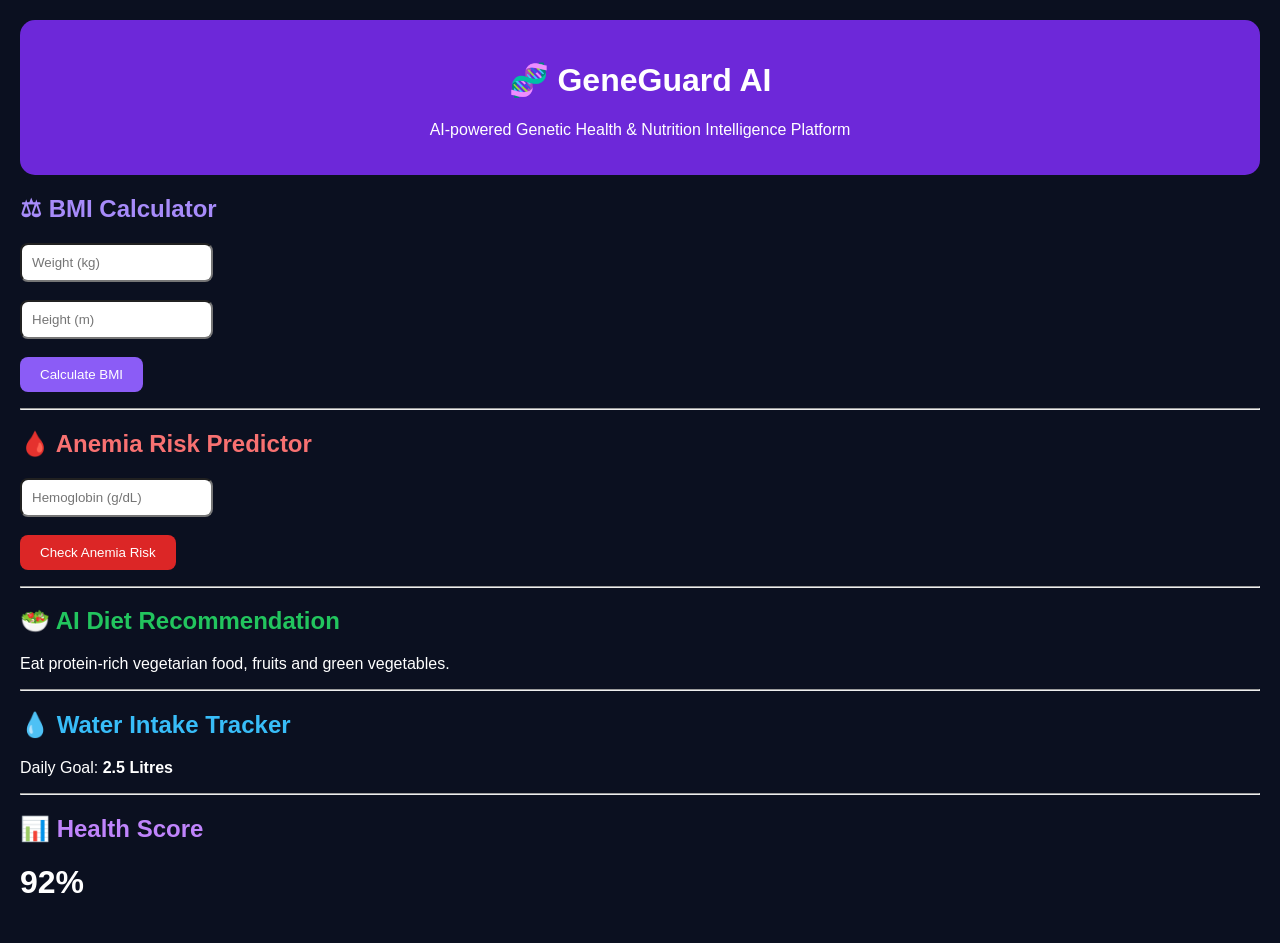
==== index.html @ f103e426 "Add index.html to root" ====
<!DOCTYPE html>
<html>
<head>
  <title>GeneGuard AI</title>
</head>

<body style="margin:0;background:#0B1020;color:white;font-family:Arial;padding:20px;">

  <div style="background:#6D28D9;padding:20px;border-radius:15px;text-align:center;">
    <h1>🧬 GeneGuard AI</h1>
    <p>AI-powered Genetic Health & Nutrition Intelligence Platform</p>
  </div>

  <h2 style="color:#A78BFA;">⚖ BMI Calculator</h2>
  <input id="weight" type="number" placeholder="Weight (kg)" style="padding:10px;border-radius:8px;"><br><br>

  <input id="height" type="number" placeholder="Height (m)" style="padding:10px;border-radius:8px;"><br><br>

  <button onclick="calculateBMI()" style="background:#8B5CF6;color:white;padding:10px 20px;border:none;border-radius:8px;">
    Calculate BMI
  </button>

  <p id="result"></p>

  <hr>

  <h2 style="color:#F87171;">🩸 Anemia Risk Predictor</h2>
  <input id="hb" type="number" placeholder="Hemoglobin (g/dL)" style="padding:10px;border-radius:8px;"><br><br>

  <button onclick="checkAnemia()" style="background:#DC2626;color:white;padding:10px 20px;border:none;border-radius:8px;">
    Check Anemia Risk
  </button>

  <p id="anemiaResult"></p>

  <hr>

  <h2 style="color:#22C55E;">🥗 AI Diet Recommendation</h2>
  <p id="diet">Eat protein-rich vegetarian food, fruits and green vegetables.</p>

  <hr>

  <h2 style="color:#38BDF8;">💧 Water Intake Tracker</h2>
  <p>Daily Goal: <b>2.5 Litres</b></p>

  <hr>

  <h2 style="color:#C084FC;">📊 Health Score</h2>
  <h1>92%</h1>

  <script>
    function calculateBMI() {
      let w = parseFloat(document.getElementById("weight").value);
      let h = parseFloat(document.getElementById("height").value);

      let bmi = w / (h * h);

      document.getElementById("result").innerHTML =
        "Your BMI is " + bmi.toFixed(2);
    }

    function checkAnemia() {
      let hb = parseFloat(document.getElementById("hb").value);

      if (hb < 11) {
        document.getElementById("anemiaResult").innerHTML = "🔴 High Anemia Risk";
      } else if (hb < 12) {
        document.getElementById("anemiaResult").innerHTML = "🟠 Medium Anemia Risk";
      } else {
        document.getElementById("anemiaResult").innerHTML = "🟢 Low Anemia Risk";
      }
    }
  </script>

</body>
</html>
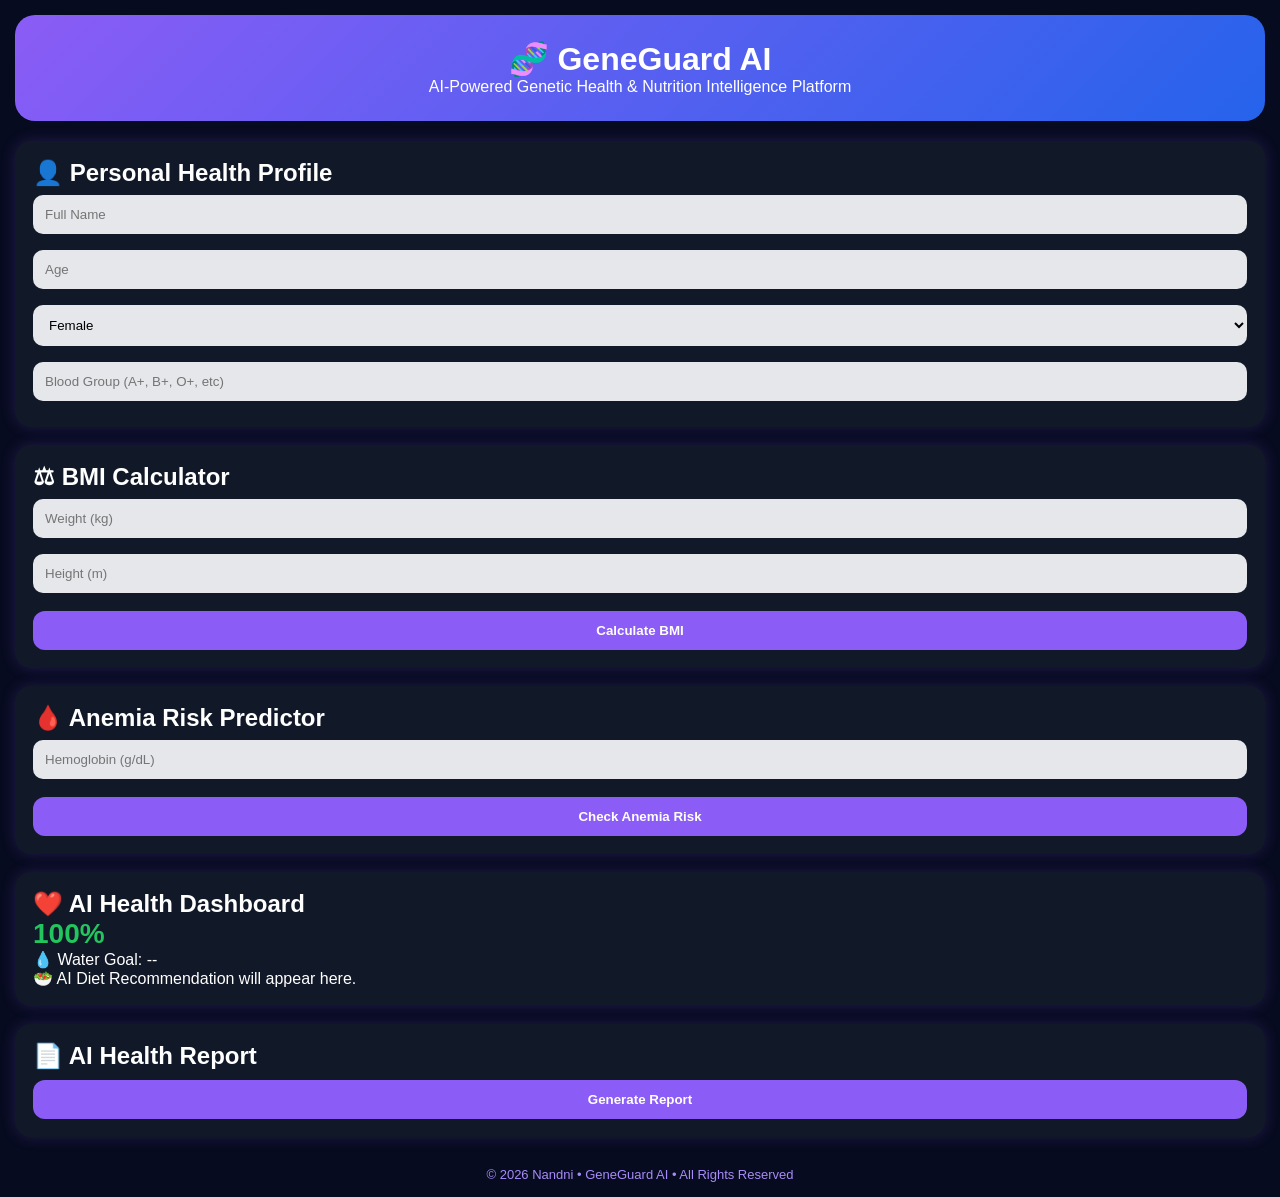
==== commit eecab1f6: "GeneGuard AI Premium Part 1" ====
--- a/index.html
+++ b/index.html
@@ -1,76 +1,154 @@
 <!DOCTYPE html>
-<html>
+<html lang="en">
 <head>
-  <title>GeneGuard AI</title>
+<meta charset="UTF-8">
+<meta name="viewport" content="width=device-width, initial-scale=1.0">
+<title>GeneGuard AI</title>
+
+<style>
+*{margin:0;padding:0;box-sizing:border-box}
+body{
+font-family:Arial,sans-serif;
+background:#070B1F;
+color:white;
+padding:15px;
+}
+.hero{
+background:linear-gradient(135deg,#8B5CF6,#2563EB);
+padding:25px;
+border-radius:20px;
+text-align:center;
+margin-bottom:20px;
+}
+.card{
+background:#111827;
+padding:18px;
+border-radius:16px;
+margin:18px 0;
+box-shadow:0 0 15px rgba(139,92,246,.2);
+}
+input,select{
+width:100%;
+padding:12px;
+margin:8px 0;
+border-radius:10px;
+border:none;
+background:#E5E7EB;
+}
+button{
+width:100%;
+padding:12px;
+margin-top:10px;
+border:none;
+border-radius:12px;
+background:#8B5CF6;
+color:white;
+font-weight:bold;
+}
+.score{
+font-size:28px;
+color:#22C55E;
+font-weight:bold;
+}
+footer{
+text-align:center;
+margin-top:30px;
+color:#A78BFA;
+font-size:13px;
+}
+</style>
 </head>
 
-<body style="margin:0;background:#0B1020;color:white;font-family:Arial;padding:20px;">
+<body>
 
-  <div style="background:#6D28D9;padding:20px;border-radius:15px;text-align:center;">
-    <h1>🧬 GeneGuard AI</h1>
-    <p>AI-powered Genetic Health & Nutrition Intelligence Platform</p>
-  </div>
+<div class="hero">
+<h1>🧬 GeneGuard AI</h1>
+<p>AI-Powered Genetic Health & Nutrition Intelligence Platform</p>
+</div>
 
-  <h2 style="color:#A78BFA;">⚖ BMI Calculator</h2>
-  <input id="weight" type="number" placeholder="Weight (kg)" style="padding:10px;border-radius:8px;"><br><br>
+<div class="card">
+<h2>👤 Personal Health Profile</h2>
+<input id="name" placeholder="Full Name">
+<input id="age" type="number" placeholder="Age">
+<select id="gender">
+<option>Female</option>
+<option>Male</option>
+<option>Other</option>
+</select>
+<input id="blood" placeholder="Blood Group (A+, B+, O+, etc)">
+</div>
 
-  <input id="height" type="number" placeholder="Height (m)" style="padding:10px;border-radius:8px;"><br><br>
+<div class="card">
+<h2>⚖ BMI Calculator</h2>
+<input id="weight" type="number" placeholder="Weight (kg)">
+<input id="height" type="number" placeholder="Height (m)">
+<button onclick="calculateBMI()">Calculate BMI</button>
+<p id="bmiResult"></p>
+</div>
 
-  <button onclick="calculateBMI()" style="background:#8B5CF6;color:white;padding:10px 20px;border:none;border-radius:8px;">
-    Calculate BMI
-  </button>
+<div class="card">
+<h2>🩸 Anemia Risk Predictor</h2>
+<input id="hb" type="number" placeholder="Hemoglobin (g/dL)">
+<button onclick="checkAnemia()">Check Anemia Risk</button>
+<p id="anemiaResult"></p>
+</div>
 
-  <p id="result"></p>
+<div class="card">
+<h2>❤️ AI Health Dashboard</h2>
+<div class="score" id="healthScore">100%</div>
+<p id="waterResult">💧 Water Goal: --</p>
+<p id="dietResult">🥗 AI Diet Recommendation will appear here.</p>
+</div>
 
-  <hr>
+<div class="card">
+<h2>📄 AI Health Report</h2>
+<button onclick="generateReport()">Generate Report</button>
+<p id="report"></p>
+</div>
 
-  <h2 style="color:#F87171;">🩸 Anemia Risk Predictor</h2>
-  <input id="hb" type="number" placeholder="Hemoglobin (g/dL)" style="padding:10px;border-radius:8px;"><br><br>
+<footer>
+© 2026 Nandni • GeneGuard AI • All Rights Reserved
+</footer>
 
-  <button onclick="checkAnemia()" style="background:#DC2626;color:white;padding:10px 20px;border:none;border-radius:8px;">
-    Check Anemia Risk
-  </button>
+<script>
+function calculateBMI(){
+let w=parseFloat(weight.value);
+let h=parseFloat(height.value);
+if(!w||!h){bmiResult.innerHTML="Enter weight & height.";return;}
+let bmi=w/(h*h);
+let status=bmi<18.5?"Underweight":bmi<25?"Normal":bmi<30?"Overweight":"Obese";
+bmiResult.innerHTML="BMI: "+bmi.toFixed(2)+" ("+status+")";
+updateDashboard();
+}
 
-  <p id="anemiaResult"></p>
+function checkAnemia(){
+let hbv=parseFloat(hb.value);
+if(!hbv){anemiaResult.innerHTML="Enter hemoglobin.";return;}
+let risk=hbv<11?"🔴 High Risk":hbv<12?"🟡 Medium Risk":"🟢 Low Risk";
+anemiaResult.innerHTML=risk;
+updateDashboard();
+}
 
-  <hr>
+function updateDashboard(){
+let w=parseFloat(weight.value)||0;
+let hbv=parseFloat(hb.value)||12;
+let score=100;
+if(hbv<12)score-=15;
+healthScore.innerHTML=score+"%";
+waterResult.innerHTML="💧 Water Goal: "+((w*35)/1000).toFixed(1)+" L/day";
+dietResult.innerHTML=hbv<12
+?"🥬 Spinach, Beetroot, Dates, Jaggery, Lentils, Vitamin C fruits."
+:"🥗 Balanced vegetarian diet with milk, paneer, dal, fruits & vegetables.";
+}
 
-  <h2 style="color:#22C55E;">🥗 AI Diet Recommendation</h2>
-  <p id="diet">Eat protein-rich vegetarian food, fruits and green vegetables.</p>
-
-  <hr>
-
-  <h2 style="color:#38BDF8;">💧 Water Intake Tracker</h2>
-  <p>Daily Goal: <b>2.5 Litres</b></p>
-
-  <hr>
-
-  <h2 style="color:#C084FC;">📊 Health Score</h2>
-  <h1>92%</h1>
-
-  <script>
-    function calculateBMI() {
-      let w = parseFloat(document.getElementById("weight").value);
-      let h = parseFloat(document.getElementById("height").value);
-
-      let bmi = w / (h * h);
-
-      document.getElementById("result").innerHTML =
-        "Your BMI is " + bmi.toFixed(2);
-    }
-
-    function checkAnemia() {
-      let hb = parseFloat(document.getElementById("hb").value);
-
-      if (hb < 11) {
-        document.getElementById("anemiaResult").innerHTML = "🔴 High Anemia Risk";
-      } else if (hb < 12) {
-        document.getElementById("anemiaResult").innerHTML = "🟠 Medium Anemia Risk";
-      } else {
-        document.getElementById("anemiaResult").innerHTML = "🟢 Low Anemia Risk";
-      }
-    }
-  </script>
+function generateReport(){
+report.innerHTML="<b>"+name.value+"</b><br>"+
+bmiResult.innerHTML+"<br>"+
+anemiaResult.innerHTML+"<br>"+
+waterResult.innerHTML+"<br>"+
+dietResult.innerHTML+"<br><br>Stay hydrated and eat a balanced diet.";
+}
+</script>
 
 </body>
 </html>
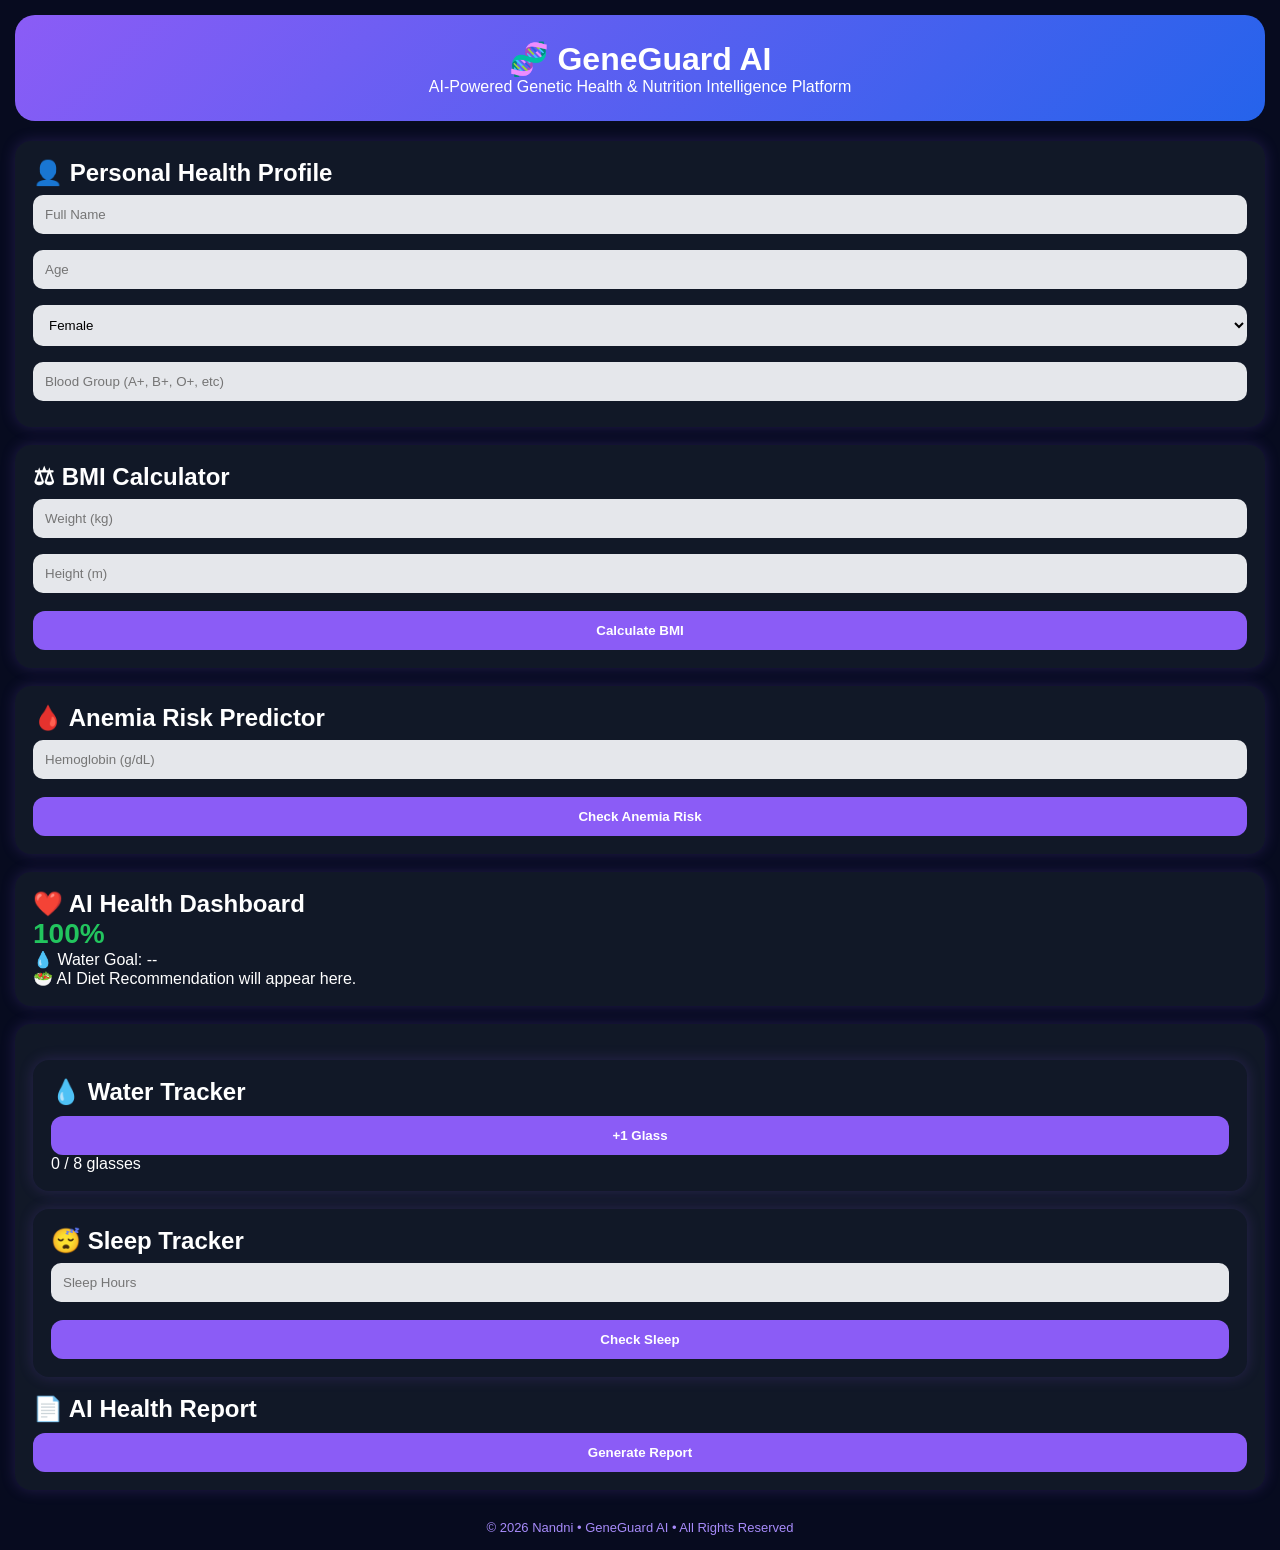
==== commit ed6c84b7: "GeneGuard AI Premium Part 2 Update" ====
--- a/index.html
+++ b/index.html
@@ -101,6 +101,18 @@
 </div>
 
 <div class="card">
+  <div class="card">
+  <h2>💧 Water Tracker</h2>
+  <button onclick="addGlass()">+1 Glass</button>
+  <p id="glassCount">0 / 8 glasses</p>
+</div>
+
+<div class="card">
+  <h2>😴 Sleep Tracker</h2>
+  <input id="sleepHours" type="number" placeholder="Sleep Hours">
+  <button onclick="checkSleep()">Check Sleep</button>
+  <p id="sleepResult"></p>
+</div>
 <h2>📄 AI Health Report</h2>
 <button onclick="generateReport()">Generate Report</button>
 <p id="report"></p>
@@ -148,6 +160,19 @@
 waterResult.innerHTML+"<br>"+
 dietResult.innerHTML+"<br><br>Stay hydrated and eat a balanced diet.";
 }
+  let glasses = 0;
+
+function addGlass() {
+  if (glasses < 8) glasses++;
+  document.getElementById("glassCount").innerHTML =
+    glasses + " / 8 glasses";
+}
+
+function checkSleep() {
+  let h = document.getElementById("sleepHours").value;
+  document.getElementById("sleepResult").innerHTML =
+    h >= 7 ? "Great sleep!" : "Sleep at least 7 hours.";
+}
 </script>
 
 </body>
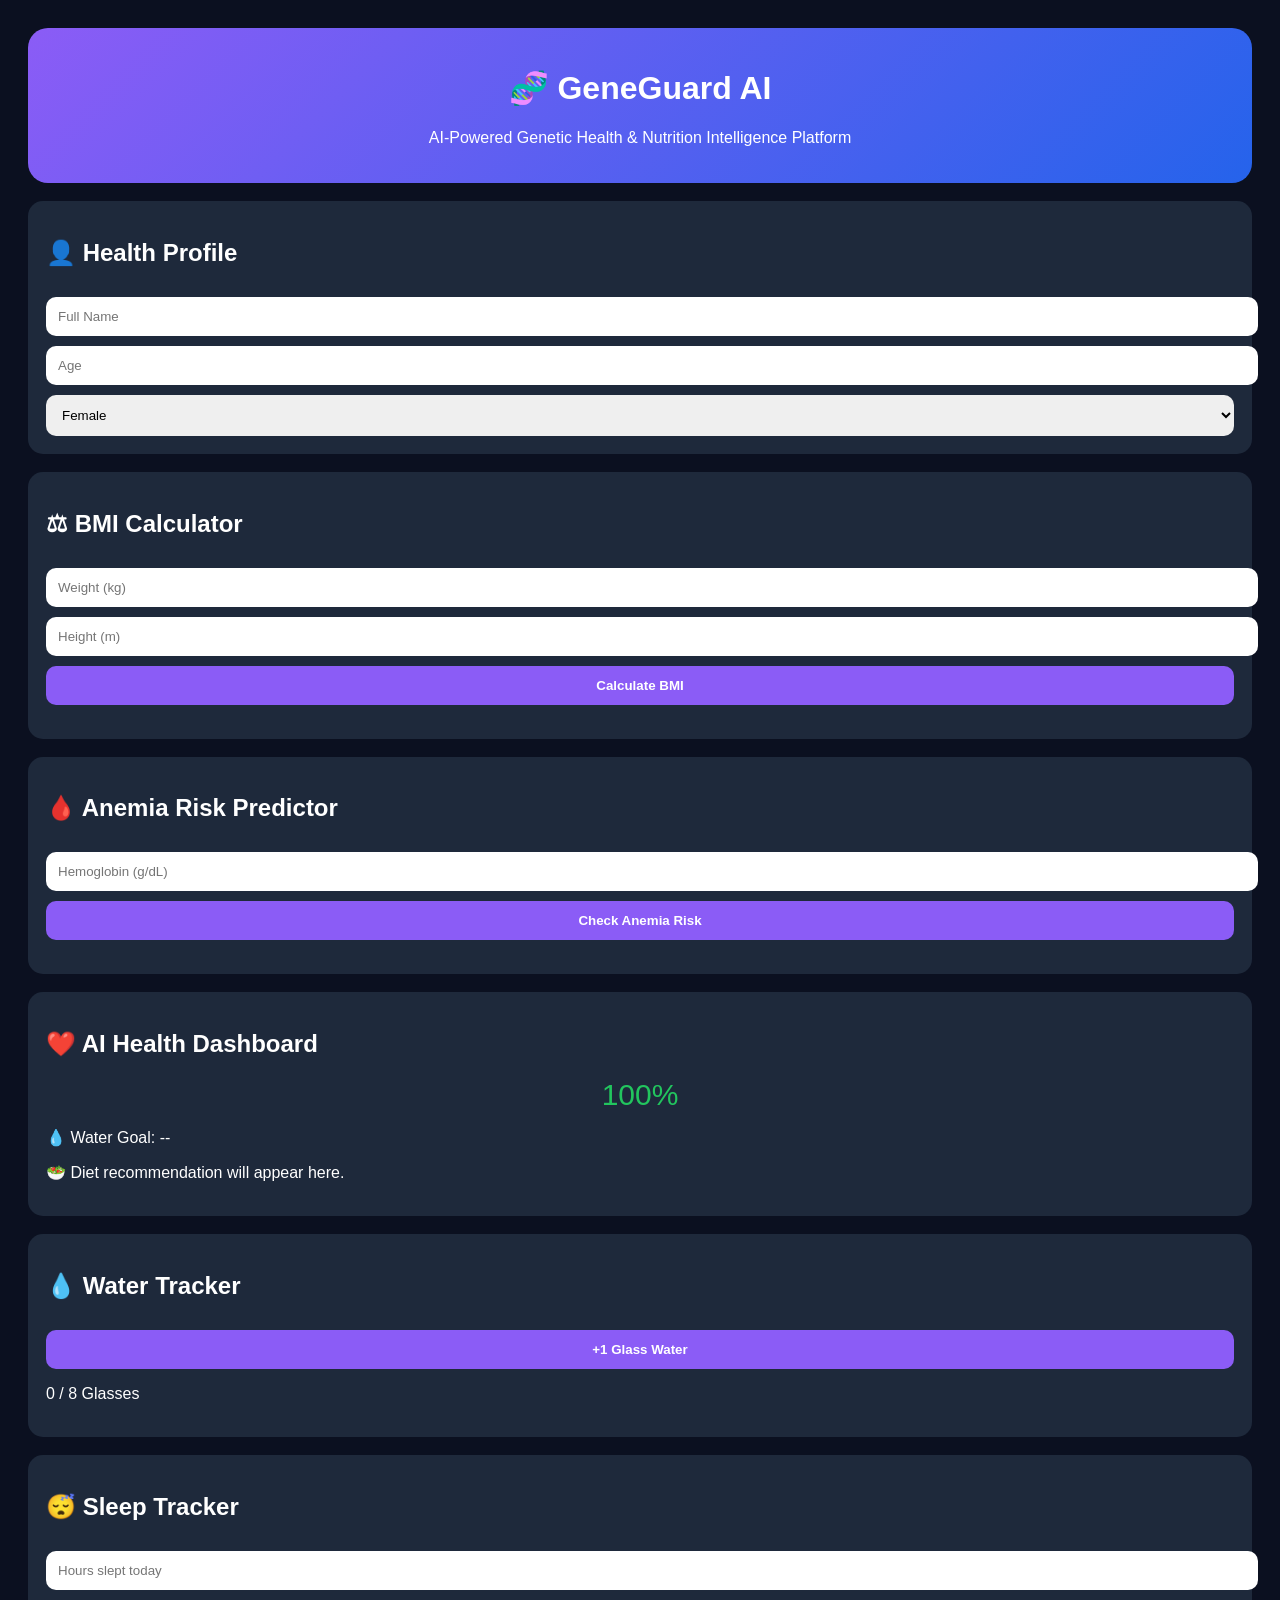
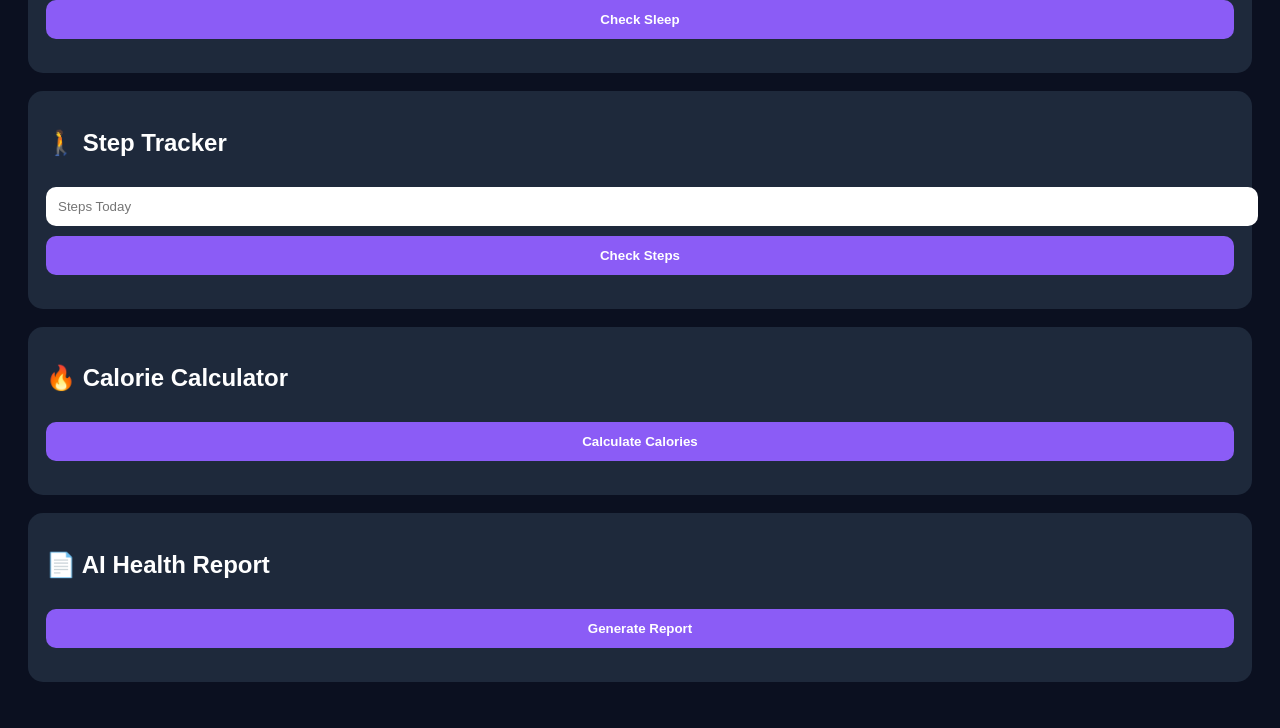
==== commit 3c93d65f: "GeneGuard AI Premium v2" ====
--- a/index.html
+++ b/index.html
@@ -6,56 +6,12 @@
 <title>GeneGuard AI</title>
 
 <style>
-*{margin:0;padding:0;box-sizing:border-box}
-body{
-font-family:Arial,sans-serif;
-background:#070B1F;
-color:white;
-padding:15px;
-}
-.hero{
-background:linear-gradient(135deg,#8B5CF6,#2563EB);
-padding:25px;
-border-radius:20px;
-text-align:center;
-margin-bottom:20px;
-}
-.card{
-background:#111827;
-padding:18px;
-border-radius:16px;
-margin:18px 0;
-box-shadow:0 0 15px rgba(139,92,246,.2);
-}
-input,select{
-width:100%;
-padding:12px;
-margin:8px 0;
-border-radius:10px;
-border:none;
-background:#E5E7EB;
-}
-button{
-width:100%;
-padding:12px;
-margin-top:10px;
-border:none;
-border-radius:12px;
-background:#8B5CF6;
-color:white;
-font-weight:bold;
-}
-.score{
-font-size:28px;
-color:#22C55E;
-font-weight:bold;
-}
-footer{
-text-align:center;
-margin-top:30px;
-color:#A78BFA;
-font-size:13px;
-}
+body{font-family:Arial;background:#0B1020;color:white;padding:20px}
+.hero{background:linear-gradient(135deg,#8B5CF6,#2563EB);padding:20px;border-radius:20px;text-align:center}
+.card{background:#1E293B;padding:18px;border-radius:15px;margin:18px 0}
+input,select,button{width:100%;padding:12px;margin-top:10px;border-radius:10px;border:none}
+button{background:#8B5CF6;color:white;font-weight:bold}
+.score{font-size:30px;color:#22C55E;text-align:center}
 </style>
 </head>
 
@@ -67,7 +23,7 @@
 </div>
 
 <div class="card">
-<h2>👤 Personal Health Profile</h2>
+<h2>👤 Health Profile</h2>
 <input id="name" placeholder="Full Name">
 <input id="age" type="number" placeholder="Age">
 <select id="gender">
@@ -75,7 +31,6 @@
 <option>Male</option>
 <option>Other</option>
 </select>
-<input id="blood" placeholder="Blood Group (A+, B+, O+, etc)">
 </div>
 
 <div class="card">
@@ -97,81 +52,104 @@
 <h2>❤️ AI Health Dashboard</h2>
 <div class="score" id="healthScore">100%</div>
 <p id="waterResult">💧 Water Goal: --</p>
-<p id="dietResult">🥗 AI Diet Recommendation will appear here.</p>
+<p id="dietResult">🥗 Diet recommendation will appear here.</p>
 </div>
 
 <div class="card">
-  <div class="card">
-  <h2>💧 Water Tracker</h2>
-  <button onclick="addGlass()">+1 Glass</button>
-  <p id="glassCount">0 / 8 glasses</p>
+<h2>💧 Water Tracker</h2>
+<button onclick="addGlass()">+1 Glass Water</button>
+<p id="glassCount">0 / 8 Glasses</p>
 </div>
 
 <div class="card">
-  <h2>😴 Sleep Tracker</h2>
-  <input id="sleepHours" type="number" placeholder="Sleep Hours">
-  <button onclick="checkSleep()">Check Sleep</button>
-  <p id="sleepResult"></p>
+<h2>😴 Sleep Tracker</h2>
+<input id="sleepHours" type="number" placeholder="Hours slept today">
+<button onclick="checkSleep()">Check Sleep</button>
+<p id="sleepResult"></p>
 </div>
+
+<div class="card">
+<h2>🚶 Step Tracker</h2>
+<input id="steps" type="number" placeholder="Steps Today">
+<button onclick="checkSteps()">Check Steps</button>
+<p id="stepResult"></p>
+</div>
+
+<div class="card">
+<h2>🔥 Calorie Calculator</h2>
+<button onclick="calculateCalories()">Calculate Calories</button>
+<p id="calorieResult"></p>
+</div>
+
+<div class="card">
 <h2>📄 AI Health Report</h2>
 <button onclick="generateReport()">Generate Report</button>
 <p id="report"></p>
 </div>
 
-<footer>
-© 2026 Nandni • GeneGuard AI • All Rights Reserved
-</footer>
+<script>
+let glasses=0;
 
-<script>
 function calculateBMI(){
-let w=parseFloat(weight.value);
-let h=parseFloat(height.value);
-if(!w||!h){bmiResult.innerHTML="Enter weight & height.";return;}
-let bmi=w/(h*h);
-let status=bmi<18.5?"Underweight":bmi<25?"Normal":bmi<30?"Overweight":"Obese";
-bmiResult.innerHTML="BMI: "+bmi.toFixed(2)+" ("+status+")";
-updateDashboard();
+ let w=parseFloat(weight.value);
+ let h=parseFloat(height.value);
+ if(!w||!h){bmiResult.innerHTML="Enter weight & height";return;}
+ let bmi=w/(h*h);
+ let status=bmi<18.5?"Underweight":bmi<25?"Normal":bmi<30?"Overweight":"Obese";
+ bmiResult.innerHTML="BMI: "+bmi.toFixed(2)+" ("+status+")";
+ updateDashboard();
 }
 
 function checkAnemia(){
-let hbv=parseFloat(hb.value);
-if(!hbv){anemiaResult.innerHTML="Enter hemoglobin.";return;}
-let risk=hbv<11?"🔴 High Risk":hbv<12?"🟡 Medium Risk":"🟢 Low Risk";
-anemiaResult.innerHTML=risk;
-updateDashboard();
+ let hbv=parseFloat(hb.value);
+ if(!hbv){anemiaResult.innerHTML="Enter hemoglobin";return;}
+ let risk=hbv<11?"🔴 High Risk":hbv<12?"🟡 Medium Risk":"🟢 Low Risk";
+ anemiaResult.innerHTML=risk;
+ updateDashboard();
 }
 
 function updateDashboard(){
-let w=parseFloat(weight.value)||0;
-let hbv=parseFloat(hb.value)||12;
-let score=100;
-if(hbv<12)score-=15;
-healthScore.innerHTML=score+"%";
-waterResult.innerHTML="💧 Water Goal: "+((w*35)/1000).toFixed(1)+" L/day";
-dietResult.innerHTML=hbv<12
-?"🥬 Spinach, Beetroot, Dates, Jaggery, Lentils, Vitamin C fruits."
-:"🥗 Balanced vegetarian diet with milk, paneer, dal, fruits & vegetables.";
+ let w=parseFloat(weight.value)||0;
+ let hbv=parseFloat(hb.value)||12;
+ let score=100;
+ if(hbv<12) score-=15;
+ healthScore.innerHTML=score+"%";
+ waterResult.innerHTML="💧 Water Goal: "+((w*35)/1000).toFixed(1)+" L/day";
+
+ if(hbv<12){
+   dietResult.innerHTML="🥬 Eat spinach, beetroot, dates, jaggery, lentils and vitamin C fruits.";
+ }else{
+   dietResult.innerHTML="🥗 Balanced vegetarian diet with milk, paneer, dal, fruits and vegetables.";
+ }
+}
+
+function addGlass(){
+ if(glasses<8) glasses++;
+ glassCount.innerHTML=glasses+" / 8 Glasses";
+}
+
+function checkSleep(){
+ let h=parseFloat(sleepHours.value);
+ sleepResult.innerHTML=h>=7?"😴 Healthy Sleep":"⚠️ Sleep at least 7-8 hours.";
+}
+
+function checkSteps(){
+ let s=parseInt(steps.value);
+ stepResult.innerHTML=s>=8000?"🎉 Great! Goal Completed":"🚶 Walk more to reach 8000 steps.";
+}
+
+function calculateCalories(){
+ let w=parseFloat(weight.value)||0;
+ calorieResult.innerHTML="🔥 Estimated Calories: "+(w*30).toFixed(0)+" kcal/day";
 }
 
 function generateReport(){
-report.innerHTML="<b>"+name.value+"</b><br>"+
-bmiResult.innerHTML+"<br>"+
-anemiaResult.innerHTML+"<br>"+
-waterResult.innerHTML+"<br>"+
-dietResult.innerHTML+"<br><br>Stay hydrated and eat a balanced diet.";
-}
-  let glasses = 0;
-
-function addGlass() {
-  if (glasses < 8) glasses++;
-  document.getElementById("glassCount").innerHTML =
-    glasses + " / 8 glasses";
-}
-
-function checkSleep() {
-  let h = document.getElementById("sleepHours").value;
-  document.getElementById("sleepResult").innerHTML =
-    h >= 7 ? "Great sleep!" : "Sleep at least 7 hours.";
+ report.innerHTML="<b>"+name.value+"'s AI Health Report</b><br><br>"
+ +bmiResult.innerHTML+"<br>"
+ +anemiaResult.innerHTML+"<br>"
+ +waterResult.innerHTML+"<br>"
+ +"Health Score: "+healthScore.innerHTML+"<br>"
+ +dietResult.innerHTML;
 }
 </script>
 
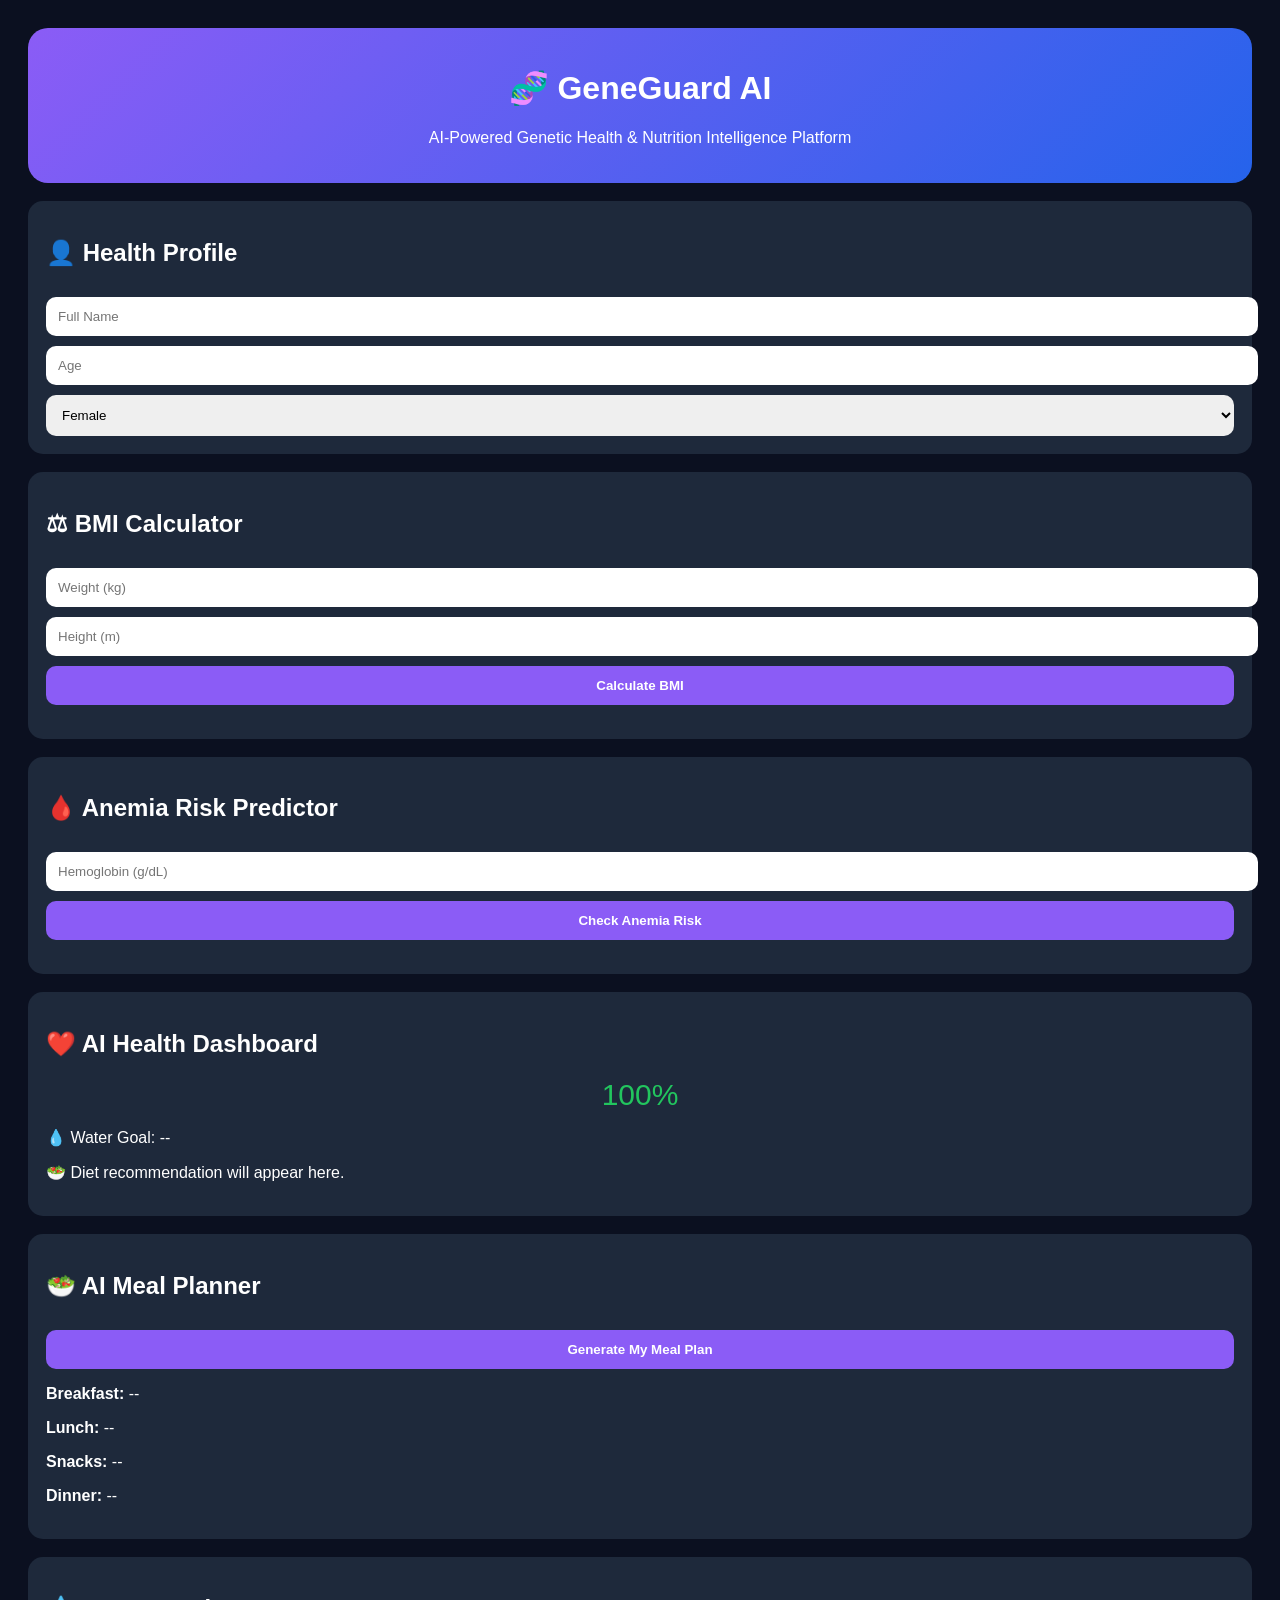
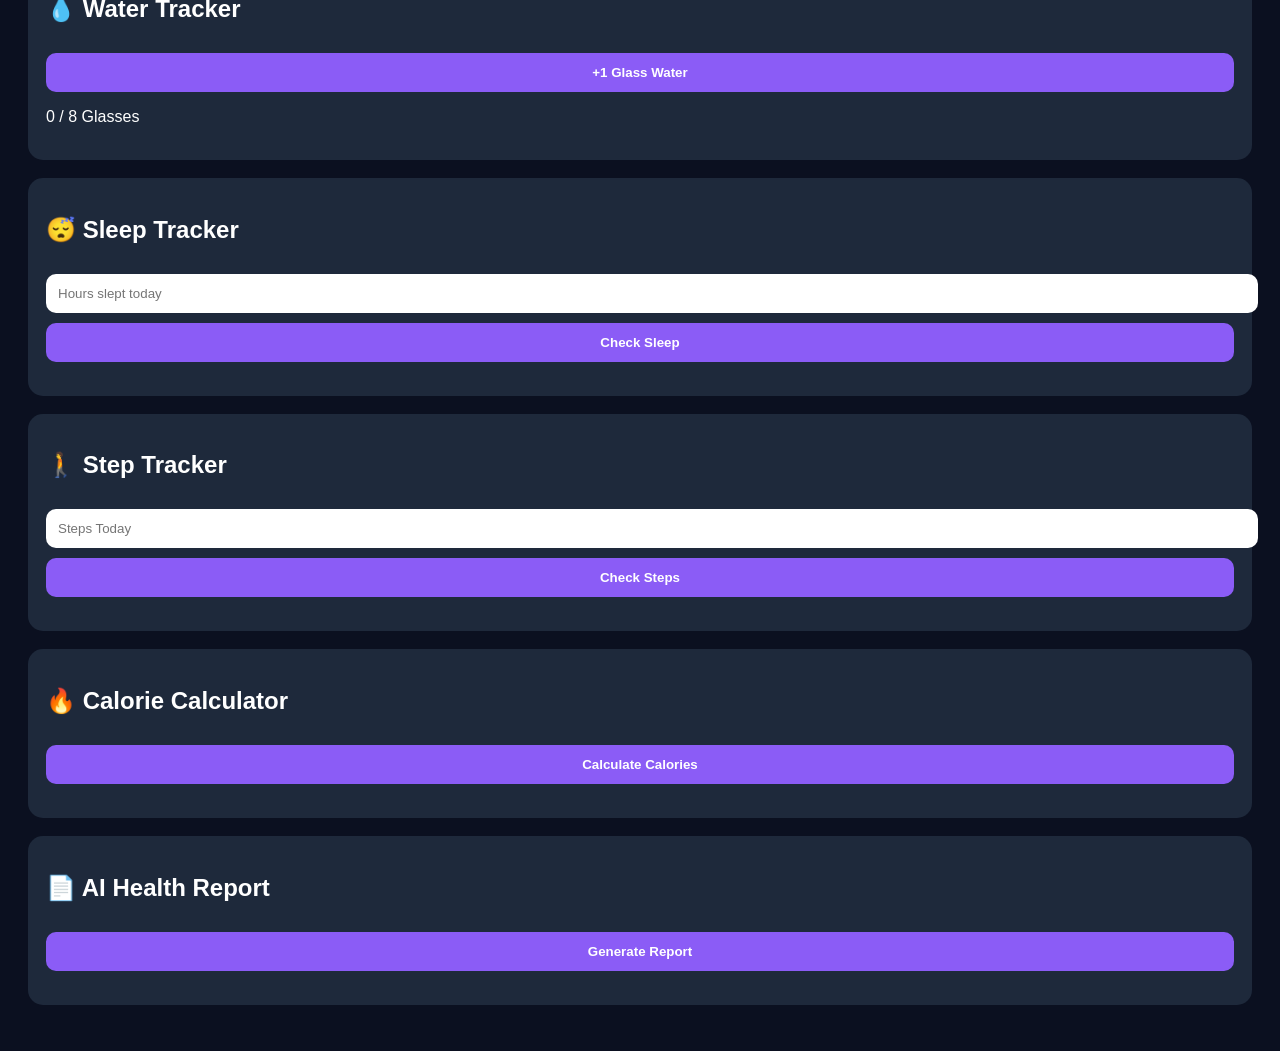
==== commit 9a8fd0ae: "Add AI Meal Planner" ====
--- a/index.html
+++ b/index.html
@@ -53,6 +53,16 @@
 <div class="score" id="healthScore">100%</div>
 <p id="waterResult">💧 Water Goal: --</p>
 <p id="dietResult">🥗 Diet recommendation will appear here.</p>
+</div>
+ <div class="card">
+<h2>🥗 AI Meal Planner</h2>
+
+<button onclick="generateMeal()">Generate My Meal Plan</button>
+
+<p><b>Breakfast:</b> <span id="breakfast">--</span></p>
+<p><b>Lunch:</b> <span id="lunch">--</span></p>
+<p><b>Snacks:</b> <span id="snacks">--</span></p>
+<p><b>Dinner:</b> <span id="dinner">--</span></p>
 </div>
 
 <div class="card">
@@ -151,6 +161,12 @@
  +"Health Score: "+healthScore.innerHTML+"<br>"
  +dietResult.innerHTML;
 }
+ function generateMeal() {
+  breakfast.innerHTML = "Oats + Banana + Milk";
+  lunch.innerHTML = "Dal + Rice + Salad";
+  snacks.innerHTML = "Dates + Almonds";
+  dinner.innerHTML = "Paneer + Chapati + Vegetables";
+ }
 </script>
 
 </body>
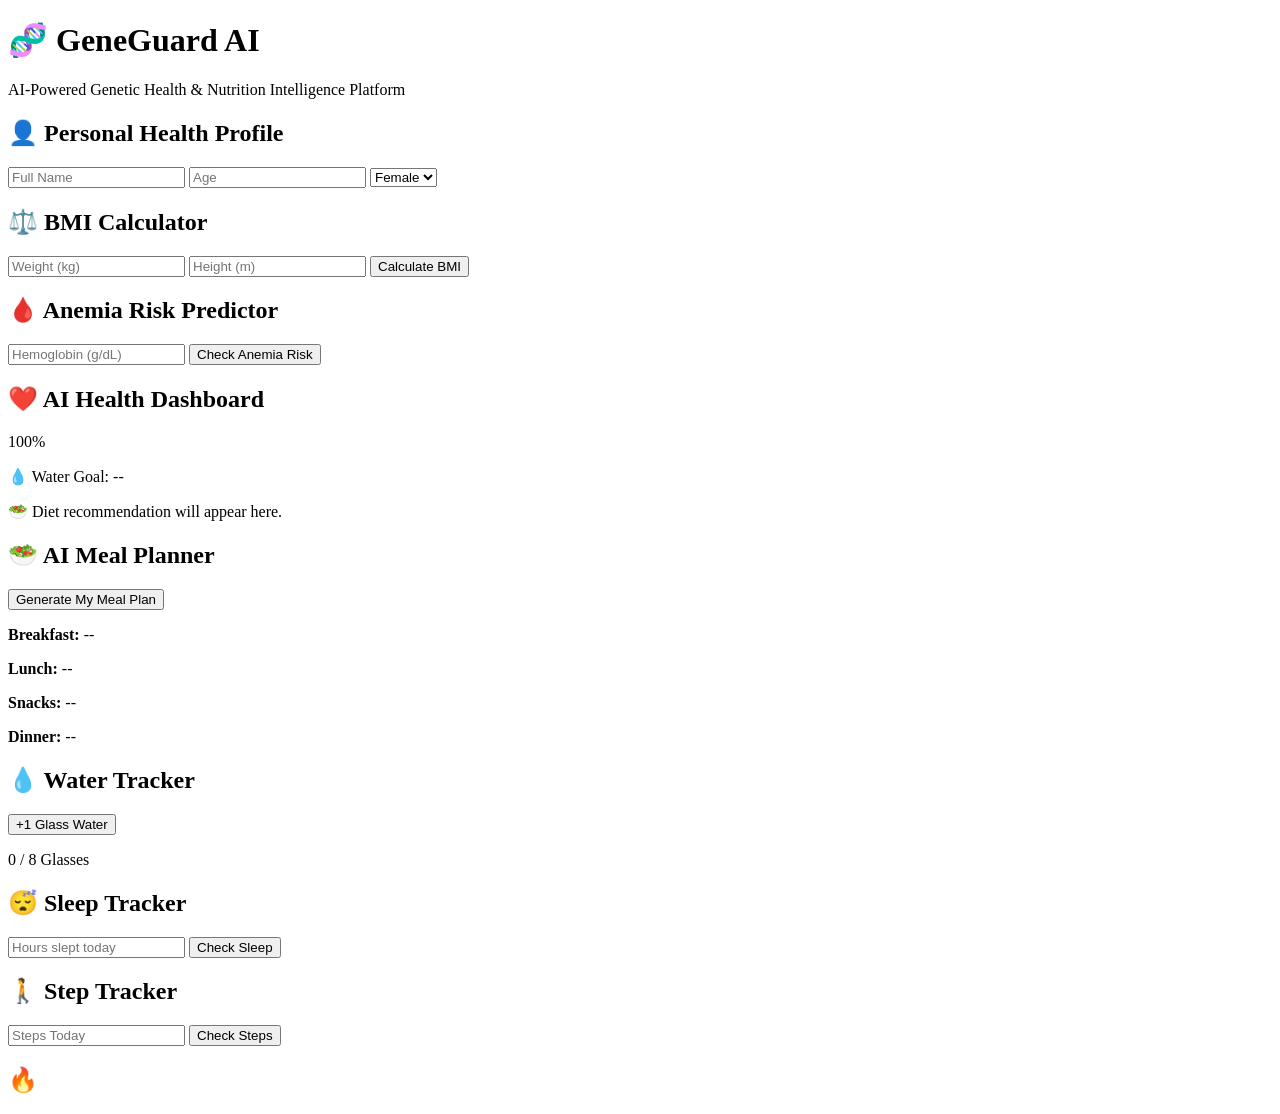
==== commit def7f155: "Final index.html" ====
--- a/index.html
+++ b/index.html
@@ -1,173 +1,112 @@
 <!DOCTYPE html>
 <html lang="en">
+
 <head>
-<meta charset="UTF-8">
-<meta name="viewport" content="width=device-width, initial-scale=1.0">
-<title>GeneGuard AI</title>
+  <meta charset="UTF-8">
+  <meta name="viewport" content="width=device-width, initial-scale=1.0">
+  <title>GeneGuard AI</title>
 
-<style>
-body{font-family:Arial;background:#0B1020;color:white;padding:20px}
-.hero{background:linear-gradient(135deg,#8B5CF6,#2563EB);padding:20px;border-radius:20px;text-align:center}
-.card{background:#1E293B;padding:18px;border-radius:15px;margin:18px 0}
-input,select,button{width:100%;padding:12px;margin-top:10px;border-radius:10px;border:none}
-button{background:#8B5CF6;color:white;font-weight:bold}
-.score{font-size:30px;color:#22C55E;text-align:center}
-</style>
+  <link rel="stylesheet" href="style.css">
 </head>
 
 <body>
 
-<div class="hero">
-<h1>🧬 GeneGuard AI</h1>
-<p>AI-Powered Genetic Health & Nutrition Intelligence Platform</p>
-</div>
+  <div class="hero">
+    <h1>🧬 GeneGuard AI</h1>
+    <p>AI-Powered Genetic Health & Nutrition Intelligence Platform</p>
+  </div>
 
-<div class="card">
-<h2>👤 Health Profile</h2>
-<input id="name" placeholder="Full Name">
-<input id="age" type="number" placeholder="Age">
-<select id="gender">
-<option>Female</option>
-<option>Male</option>
-<option>Other</option>
-</select>
-</div>
+  <!-- Health Profile -->
+  <div class="card">
+    <h2>👤 Personal Health Profile</h2>
 
-<div class="card">
-<h2>⚖ BMI Calculator</h2>
-<input id="weight" type="number" placeholder="Weight (kg)">
-<input id="height" type="number" placeholder="Height (m)">
-<button onclick="calculateBMI()">Calculate BMI</button>
-<p id="bmiResult"></p>
-</div>
+    <input id="name" placeholder="Full Name">
+    <input id="age" type="number" placeholder="Age">
 
-<div class="card">
-<h2>🩸 Anemia Risk Predictor</h2>
-<input id="hb" type="number" placeholder="Hemoglobin (g/dL)">
-<button onclick="checkAnemia()">Check Anemia Risk</button>
-<p id="anemiaResult"></p>
-</div>
+    <select id="gender">
+      <option>Female</option>
+      <option>Male</option>
+      <option>Other</option>
+    </select>
+  </div>
 
-<div class="card">
-<h2>❤️ AI Health Dashboard</h2>
-<div class="score" id="healthScore">100%</div>
-<p id="waterResult">💧 Water Goal: --</p>
-<p id="dietResult">🥗 Diet recommendation will appear here.</p>
-</div>
- <div class="card">
-<h2>🥗 AI Meal Planner</h2>
+  <!-- BMI -->
+  <div class="card">
+    <h2>⚖️ BMI Calculator</h2>
 
-<button onclick="generateMeal()">Generate My Meal Plan</button>
+    <input id="weight" type="number" placeholder="Weight (kg)">
+    <input id="height" type="number" placeholder="Height (m)">
 
-<p><b>Breakfast:</b> <span id="breakfast">--</span></p>
-<p><b>Lunch:</b> <span id="lunch">--</span></p>
-<p><b>Snacks:</b> <span id="snacks">--</span></p>
-<p><b>Dinner:</b> <span id="dinner">--</span></p>
-</div>
+    <button onclick="calculateBMI()">Calculate BMI</button>
 
-<div class="card">
-<h2>💧 Water Tracker</h2>
-<button onclick="addGlass()">+1 Glass Water</button>
-<p id="glassCount">0 / 8 Glasses</p>
-</div>
+    <p id="bmiResult"></p>
+  </div>
 
-<div class="card">
-<h2>😴 Sleep Tracker</h2>
-<input id="sleepHours" type="number" placeholder="Hours slept today">
-<button onclick="checkSleep()">Check Sleep</button>
-<p id="sleepResult"></p>
-</div>
+  <!-- Anemia -->
+  <div class="card">
+    <h2>🩸 Anemia Risk Predictor</h2>
 
-<div class="card">
-<h2>🚶 Step Tracker</h2>
-<input id="steps" type="number" placeholder="Steps Today">
-<button onclick="checkSteps()">Check Steps</button>
-<p id="stepResult"></p>
-</div>
+    <input id="hb" type="number" placeholder="Hemoglobin (g/dL)">
 
-<div class="card">
-<h2>🔥 Calorie Calculator</h2>
-<button onclick="calculateCalories()">Calculate Calories</button>
-<p id="calorieResult"></p>
-</div>
+    <button onclick="checkAnemia()">Check Anemia Risk</button>
 
-<div class="card">
-<h2>📄 AI Health Report</h2>
-<button onclick="generateReport()">Generate Report</button>
-<p id="report"></p>
-</div>
+    <p id="anemiaResult"></p>
+  </div>
 
-<script>
-let glasses=0;
+  <!-- Dashboard -->
+  <div class="card">
+    <h2>❤️ AI Health Dashboard</h2>
 
-function calculateBMI(){
- let w=parseFloat(weight.value);
- let h=parseFloat(height.value);
- if(!w||!h){bmiResult.innerHTML="Enter weight & height";return;}
- let bmi=w/(h*h);
- let status=bmi<18.5?"Underweight":bmi<25?"Normal":bmi<30?"Overweight":"Obese";
- bmiResult.innerHTML="BMI: "+bmi.toFixed(2)+" ("+status+")";
- updateDashboard();
-}
+    <div class="score" id="healthScore">100%</div>
 
-function checkAnemia(){
- let hbv=parseFloat(hb.value);
- if(!hbv){anemiaResult.innerHTML="Enter hemoglobin";return;}
- let risk=hbv<11?"🔴 High Risk":hbv<12?"🟡 Medium Risk":"🟢 Low Risk";
- anemiaResult.innerHTML=risk;
- updateDashboard();
-}
+    <p id="waterResult">💧 Water Goal: --</p>
 
-function updateDashboard(){
- let w=parseFloat(weight.value)||0;
- let hbv=parseFloat(hb.value)||12;
- let score=100;
- if(hbv<12) score-=15;
- healthScore.innerHTML=score+"%";
- waterResult.innerHTML="💧 Water Goal: "+((w*35)/1000).toFixed(1)+" L/day";
+    <p id="dietResult">🥗 Diet recommendation will appear here.</p>
+  </div>
 
- if(hbv<12){
-   dietResult.innerHTML="🥬 Eat spinach, beetroot, dates, jaggery, lentils and vitamin C fruits.";
- }else{
-   dietResult.innerHTML="🥗 Balanced vegetarian diet with milk, paneer, dal, fruits and vegetables.";
- }
-}
+  <!-- Meal Planner -->
+  <div class="card">
+    <h2>🥗 AI Meal Planner</h2>
 
-function addGlass(){
- if(glasses<8) glasses++;
- glassCount.innerHTML=glasses+" / 8 Glasses";
-}
+    <button onclick="generateMeal()">Generate My Meal Plan</button>
 
-function checkSleep(){
- let h=parseFloat(sleepHours.value);
- sleepResult.innerHTML=h>=7?"😴 Healthy Sleep":"⚠️ Sleep at least 7-8 hours.";
-}
+    <p><b>Breakfast:</b> <span id="breakfast">--</span></p>
+    <p><b>Lunch:</b> <span id="lunch">--</span></p>
+    <p><b>Snacks:</b> <span id="snacks">--</span></p>
+    <p><b>Dinner:</b> <span id="dinner">--</span></p>
+  </div>
 
-function checkSteps(){
- let s=parseInt(steps.value);
- stepResult.innerHTML=s>=8000?"🎉 Great! Goal Completed":"🚶 Walk more to reach 8000 steps.";
-}
+  <!-- Water Tracker -->
+  <div class="card">
+    <h2>💧 Water Tracker</h2>
 
-function calculateCalories(){
- let w=parseFloat(weight.value)||0;
- calorieResult.innerHTML="🔥 Estimated Calories: "+(w*30).toFixed(0)+" kcal/day";
-}
+    <button onclick="addGlass()">+1 Glass Water</button>
 
-function generateReport(){
- report.innerHTML="<b>"+name.value+"'s AI Health Report</b><br><br>"
- +bmiResult.innerHTML+"<br>"
- +anemiaResult.innerHTML+"<br>"
- +waterResult.innerHTML+"<br>"
- +"Health Score: "+healthScore.innerHTML+"<br>"
- +dietResult.innerHTML;
-}
- function generateMeal() {
-  breakfast.innerHTML = "Oats + Banana + Milk";
-  lunch.innerHTML = "Dal + Rice + Salad";
-  snacks.innerHTML = "Dates + Almonds";
-  dinner.innerHTML = "Paneer + Chapati + Vegetables";
- }
-</script>
+    <p id="glassCount">0 / 8 Glasses</p>
+  </div>
 
-</body>
-</html>
+  <!-- Sleep Tracker -->
+  <div class="card">
+    <h2>😴 Sleep Tracker</h2>
+
+    <input id="sleepHours" type="number" placeholder="Hours slept today">
+
+    <button onclick="checkSleep()">Check Sleep</button>
+
+    <p id="sleepResult"></p>
+  </div>
+
+  <!-- Step Tracker -->
+  <div class="card">
+    <h2>🚶 Step Tracker</h2>
+
+    <input id="steps" type="number" placeholder="Steps Today">
+
+    <button onclick="checkSteps()">Check Steps</button>
+
+    <p id="stepResult"></p>
+  </div>
+
+  <!-- Calories -->
+  <div class="card">
+    <h2>🔥
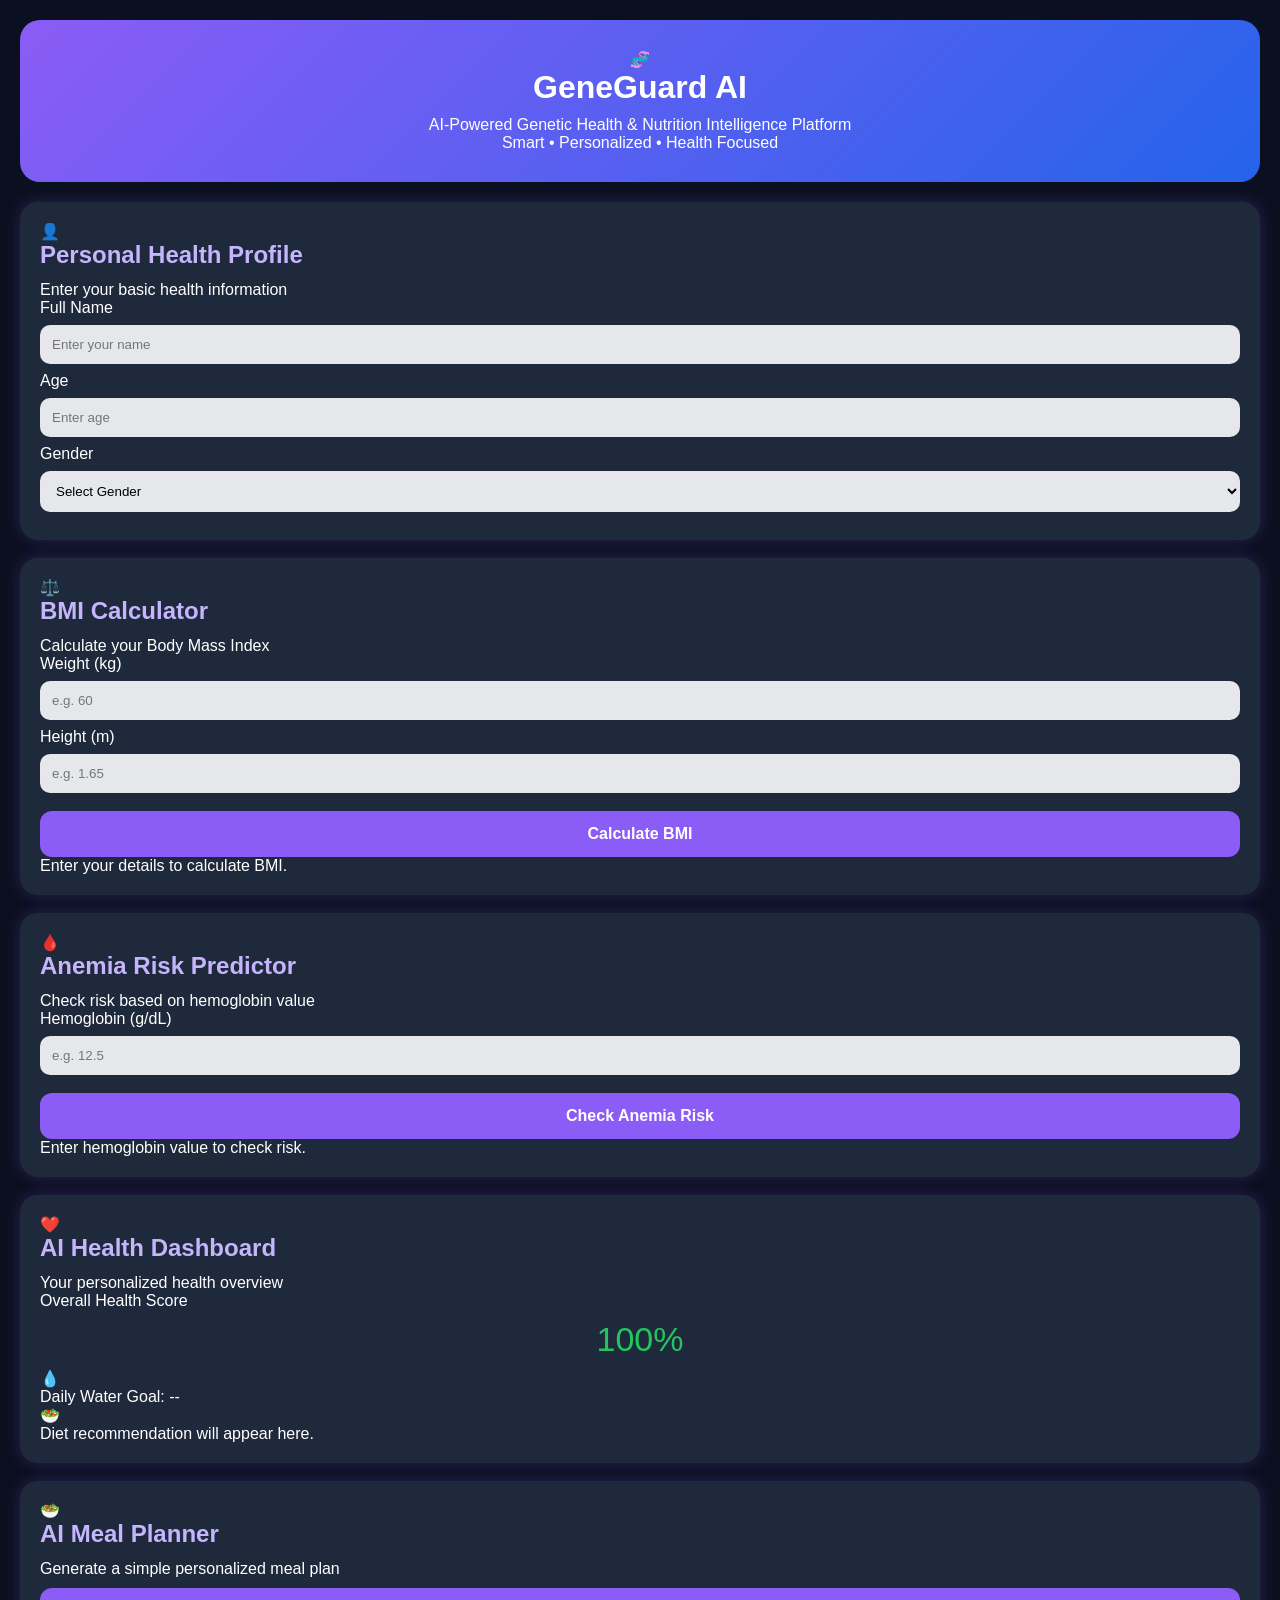
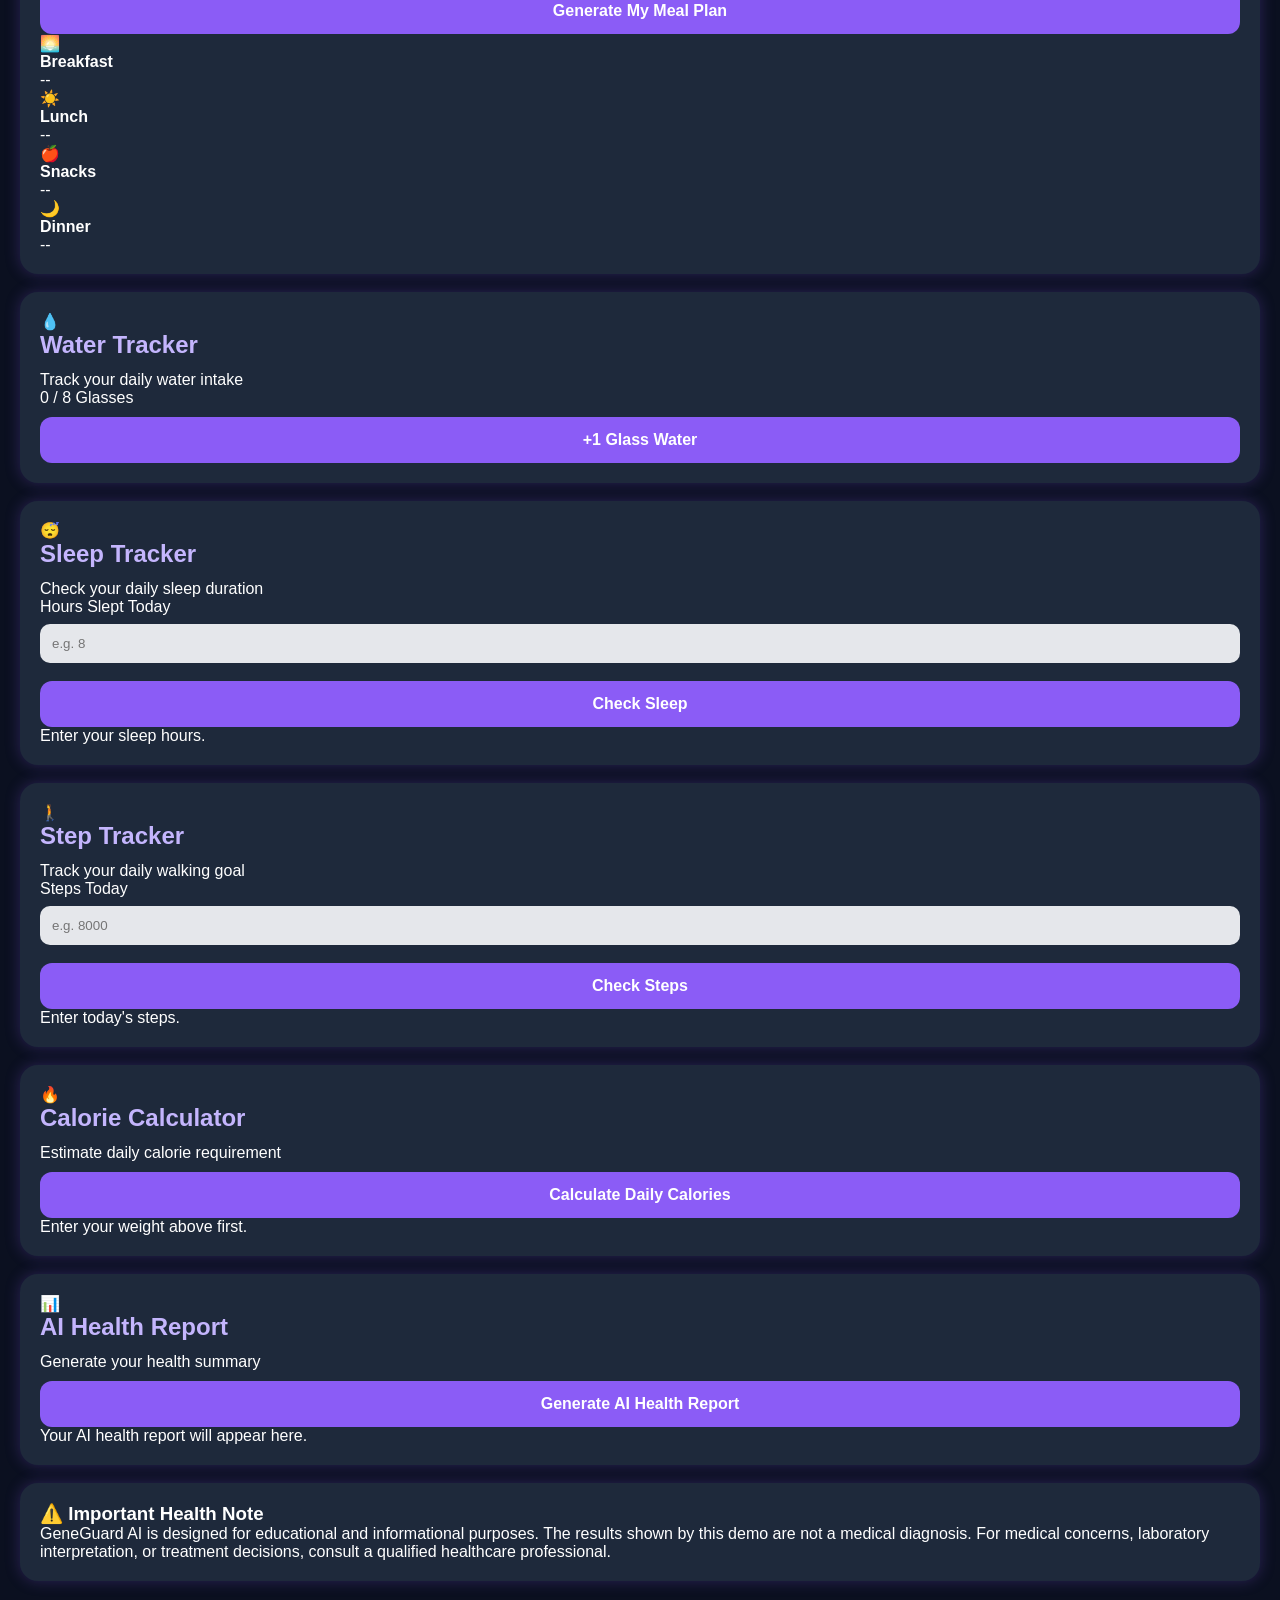
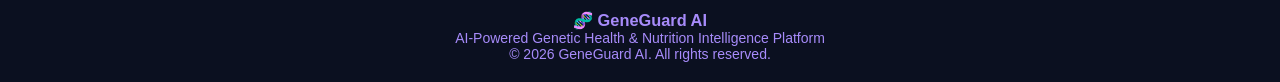
==== commit 6938e1f6: "Complete GeneGuard AI interface" ====
--- a/index.html
+++ b/index.html
@@ -4,109 +4,697 @@
 <head>
   <meta charset="UTF-8">
   <meta name="viewport" content="width=device-width, initial-scale=1.0">
+
   <title>GeneGuard AI</title>
 
+  <!-- CSS -->
   <link rel="stylesheet" href="style.css">
+
+  <!-- JavaScript -->
+  <script src="script.js" defer></script>
 </head>
 
 <body>
 
-  <div class="hero">
-    <h1>🧬 GeneGuard AI</h1>
-    <p>AI-Powered Genetic Health & Nutrition Intelligence Platform</p>
-  </div>
-
-  <!-- Health Profile -->
-  <div class="card">
-    <h2>👤 Personal Health Profile</h2>
-
-    <input id="name" placeholder="Full Name">
-    <input id="age" type="number" placeholder="Age">
-
-    <select id="gender">
-      <option>Female</option>
-      <option>Male</option>
-      <option>Other</option>
-    </select>
-  </div>
-
-  <!-- BMI -->
-  <div class="card">
-    <h2>⚖️ BMI Calculator</h2>
-
-    <input id="weight" type="number" placeholder="Weight (kg)">
-    <input id="height" type="number" placeholder="Height (m)">
-
-    <button onclick="calculateBMI()">Calculate BMI</button>
-
-    <p id="bmiResult"></p>
-  </div>
-
-  <!-- Anemia -->
-  <div class="card">
-    <h2>🩸 Anemia Risk Predictor</h2>
-
-    <input id="hb" type="number" placeholder="Hemoglobin (g/dL)">
-
-    <button onclick="checkAnemia()">Check Anemia Risk</button>
-
-    <p id="anemiaResult"></p>
-  </div>
-
-  <!-- Dashboard -->
-  <div class="card">
-    <h2>❤️ AI Health Dashboard</h2>
-
-    <div class="score" id="healthScore">100%</div>
-
-    <p id="waterResult">💧 Water Goal: --</p>
-
-    <p id="dietResult">🥗 Diet recommendation will appear here.</p>
-  </div>
-
-  <!-- Meal Planner -->
-  <div class="card">
-    <h2>🥗 AI Meal Planner</h2>
-
-    <button onclick="generateMeal()">Generate My Meal Plan</button>
-
-    <p><b>Breakfast:</b> <span id="breakfast">--</span></p>
-    <p><b>Lunch:</b> <span id="lunch">--</span></p>
-    <p><b>Snacks:</b> <span id="snacks">--</span></p>
-    <p><b>Dinner:</b> <span id="dinner">--</span></p>
-  </div>
-
-  <!-- Water Tracker -->
-  <div class="card">
-    <h2>💧 Water Tracker</h2>
-
-    <button onclick="addGlass()">+1 Glass Water</button>
-
-    <p id="glassCount">0 / 8 Glasses</p>
-  </div>
-
-  <!-- Sleep Tracker -->
-  <div class="card">
-    <h2>😴 Sleep Tracker</h2>
-
-    <input id="sleepHours" type="number" placeholder="Hours slept today">
-
-    <button onclick="checkSleep()">Check Sleep</button>
-
-    <p id="sleepResult"></p>
-  </div>
-
-  <!-- Step Tracker -->
-  <div class="card">
-    <h2>🚶 Step Tracker</h2>
-
-    <input id="steps" type="number" placeholder="Steps Today">
-
-    <button onclick="checkSteps()">Check Steps</button>
-
-    <p id="stepResult"></p>
-  </div>
-
-  <!-- Calories -->
-  <div class="card">
-    <h2>🔥
+  <!-- ============================= -->
+  <!-- HERO SECTION -->
+  <!-- ============================= -->
+
+  <header class="hero">
+    <div class="hero-content">
+      <div class="hero-icon">🧬</div>
+
+      <h1>GeneGuard AI</h1>
+
+      <p>
+        AI-Powered Genetic Health & Nutrition Intelligence Platform
+      </p>
+
+      <span class="hero-badge">
+        Smart • Personalized • Health Focused
+      </span>
+    </div>
+  </header>
+
+
+  <main class="container">
+
+    <!-- ============================= -->
+    <!-- PERSONAL HEALTH PROFILE -->
+    <!-- ============================= -->
+
+    <section class="card profile-card">
+
+      <div class="section-title">
+        <span class="icon">👤</span>
+
+        <div>
+          <h2>Personal Health Profile</h2>
+          <p>Enter your basic health information</p>
+        </div>
+      </div>
+
+      <div class="form-grid">
+
+        <div class="input-group">
+          <label for="name">Full Name</label>
+
+          <input
+            id="name"
+            type="text"
+            placeholder="Enter your name"
+          >
+        </div>
+
+
+        <div class="input-group">
+          <label for="age">Age</label>
+
+          <input
+            id="age"
+            type="number"
+            placeholder="Enter age"
+            min="1"
+            max="120"
+          >
+        </div>
+
+
+        <div class="input-group">
+          <label for="gender">Gender</label>
+
+          <select id="gender">
+
+            <option value="">
+              Select Gender
+            </option>
+
+            <option value="Female">
+              Female
+            </option>
+
+            <option value="Male">
+              Male
+            </option>
+
+            <option value="Other">
+              Other
+            </option>
+
+          </select>
+        </div>
+
+      </div>
+
+    </section>
+
+
+    <!-- ============================= -->
+    <!-- BMI CALCULATOR -->
+    <!-- ============================= -->
+
+    <section class="card">
+
+      <div class="section-title">
+
+        <span class="icon">⚖️</span>
+
+        <div>
+          <h2>BMI Calculator</h2>
+
+          <p>
+            Calculate your Body Mass Index
+          </p>
+        </div>
+
+      </div>
+
+
+      <div class="form-grid">
+
+        <div class="input-group">
+
+          <label for="weight">
+            Weight (kg)
+          </label>
+
+          <input
+            id="weight"
+            type="number"
+            placeholder="e.g. 60"
+            step="0.1"
+            min="1"
+          >
+
+        </div>
+
+
+        <div class="input-group">
+
+          <label for="height">
+            Height (m)
+          </label>
+
+          <input
+            id="height"
+            type="number"
+            placeholder="e.g. 1.65"
+            step="0.01"
+            min="0.5"
+          >
+
+        </div>
+
+      </div>
+
+
+      <button
+        type="button"
+        onclick="calculateBMI()"
+      >
+        Calculate BMI
+      </button>
+
+
+      <div
+        id="bmiResult"
+        class="result-box"
+      >
+        Enter your details to calculate BMI.
+      </div>
+
+    </section>
+
+
+    <!-- ============================= -->
+    <!-- ANEMIA RISK -->
+    <!-- ============================= -->
+
+    <section class="card">
+
+      <div class="section-title">
+
+        <span class="icon">🩸</span>
+
+        <div>
+
+          <h2>Anemia Risk Predictor</h2>
+
+          <p>
+            Check risk based on hemoglobin value
+          </p>
+
+        </div>
+
+      </div>
+
+
+      <div class="input-group">
+
+        <label for="hb">
+          Hemoglobin (g/dL)
+        </label>
+
+        <input
+          id="hb"
+          type="number"
+          placeholder="e.g. 12.5"
+          step="0.1"
+          min="1"
+        >
+
+      </div>
+
+
+      <button
+        type="button"
+        onclick="checkAnemia()"
+      >
+        Check Anemia Risk
+      </button>
+
+
+      <div
+        id="anemiaResult"
+        class="result-box"
+      >
+        Enter hemoglobin value to check risk.
+      </div>
+
+    </section>
+
+
+    <!-- ============================= -->
+    <!-- AI HEALTH DASHBOARD -->
+    <!-- ============================= -->
+
+    <section class="card dashboard-card">
+
+      <div class="section-title">
+
+        <span class="icon">❤️</span>
+
+        <div>
+
+          <h2>AI Health Dashboard</h2>
+
+          <p>
+            Your personalized health overview
+          </p>
+
+        </div>
+
+      </div>
+
+
+      <div class="health-score-container">
+
+        <p>
+          Overall Health Score
+        </p>
+
+        <div
+          id="healthScore"
+          class="score"
+        >
+          100%
+        </div>
+
+      </div>
+
+
+      <div class="dashboard-info">
+
+        <div class="info-box">
+
+          <span>💧</span>
+
+          <p id="waterResult">
+            Daily Water Goal: --
+          </p>
+
+        </div>
+
+
+        <div class="info-box">
+
+          <span>🥗</span>
+
+          <p id="dietResult">
+            Diet recommendation will appear here.
+          </p>
+
+        </div>
+
+      </div>
+
+    </section>
+
+
+    <!-- ============================= -->
+    <!-- AI MEAL PLANNER -->
+    <!-- ============================= -->
+
+    <section class="card">
+
+      <div class="section-title">
+
+        <span class="icon">🥗</span>
+
+        <div>
+
+          <h2>AI Meal Planner</h2>
+
+          <p>
+            Generate a simple personalized meal plan
+          </p>
+
+        </div>
+
+      </div>
+
+
+      <button
+        type="button"
+        onclick="generateMeal()"
+      >
+        Generate My Meal Plan
+      </button>
+
+
+      <div class="meal-plan">
+
+        <div class="meal-item">
+
+          <span>🌅</span>
+
+          <div>
+            <strong>Breakfast</strong>
+
+            <p id="breakfast">
+              --
+            </p>
+          </div>
+
+        </div>
+
+
+        <div class="meal-item">
+
+          <span>☀️</span>
+
+          <div>
+            <strong>Lunch</strong>
+
+            <p id="lunch">
+              --
+            </p>
+          </div>
+
+        </div>
+
+
+        <div class="meal-item">
+
+          <span>🍎</span>
+
+          <div>
+            <strong>Snacks</strong>
+
+            <p id="snacks">
+              --
+            </p>
+          </div>
+
+        </div>
+
+
+        <div class="meal-item">
+
+          <span>🌙</span>
+
+          <div>
+            <strong>Dinner</strong>
+
+            <p id="dinner">
+              --
+            </p>
+          </div>
+
+        </div>
+
+      </div>
+
+    </section>
+
+
+    <!-- ============================= -->
+    <!-- WATER TRACKER -->
+    <!-- ============================= -->
+
+    <section class="card">
+
+      <div class="section-title">
+
+        <span class="icon">💧</span>
+
+        <div>
+
+          <h2>Water Tracker</h2>
+
+          <p>
+            Track your daily water intake
+          </p>
+
+        </div>
+
+      </div>
+
+
+      <div class="tracker-display">
+
+        <div
+          id="glassCount"
+          class="tracker-number"
+        >
+          0 / 8 Glasses
+        </div>
+
+      </div>
+
+
+      <button
+        type="button"
+        onclick="addGlass()"
+      >
+        +1 Glass Water
+      </button>
+
+    </section>
+
+
+    <!-- ============================= -->
+    <!-- SLEEP TRACKER -->
+    <!-- ============================= -->
+
+    <section class="card">
+
+      <div class="section-title">
+
+        <span class="icon">😴</span>
+
+        <div>
+
+          <h2>Sleep Tracker</h2>
+
+          <p>
+            Check your daily sleep duration
+          </p>
+
+        </div>
+
+      </div>
+
+
+      <div class="input-group">
+
+        <label for="sleepHours">
+          Hours Slept Today
+        </label>
+
+        <input
+          id="sleepHours"
+          type="number"
+          placeholder="e.g. 8"
+          step="0.5"
+          min="0"
+          max="24"
+        >
+
+      </div>
+
+
+      <button
+        type="button"
+        onclick="checkSleep()"
+      >
+        Check Sleep
+      </button>
+
+
+      <div
+        id="sleepResult"
+        class="result-box"
+      >
+        Enter your sleep hours.
+      </div>
+
+    </section>
+
+
+    <!-- ============================= -->
+    <!-- STEP TRACKER -->
+    <!-- ============================= -->
+
+    <section class="card">
+
+      <div class="section-title">
+
+        <span class="icon">🚶</span>
+
+        <div>
+
+          <h2>Step Tracker</h2>
+
+          <p>
+            Track your daily walking goal
+          </p>
+
+        </div>
+
+      </div>
+
+
+      <div class="input-group">
+
+        <label for="steps">
+          Steps Today
+        </label>
+
+        <input
+          id="steps"
+          type="number"
+          placeholder="e.g. 8000"
+          min="0"
+        >
+
+      </div>
+
+
+      <button
+        type="button"
+        onclick="checkSteps()"
+      >
+        Check Steps
+      </button>
+
+
+      <div
+        id="stepResult"
+        class="result-box"
+      >
+        Enter today's steps.
+      </div>
+
+    </section>
+
+
+    <!-- ============================= -->
+    <!-- CALORIE CALCULATOR -->
+    <!-- ============================= -->
+
+    <section class="card">
+
+      <div class="section-title">
+
+        <span class="icon">🔥</span>
+
+        <div>
+
+          <h2>Calorie Calculator</h2>
+
+          <p>
+            Estimate daily calorie requirement
+          </p>
+
+        </div>
+
+      </div>
+
+
+      <button
+        type="button"
+        onclick="calculateCalories()"
+      >
+        Calculate Daily Calories
+      </button>
+
+
+      <div
+        id="calorieResult"
+        class="result-box"
+      >
+        Enter your weight above first.
+      </div>
+
+    </section>
+
+
+    <!-- ============================= -->
+    <!-- AI HEALTH REPORT -->
+    <!-- ============================= -->
+
+    <section class="card report-card">
+
+      <div class="section-title">
+
+        <span class="icon">📊</span>
+
+        <div>
+
+          <h2>AI Health Report</h2>
+
+          <p>
+            Generate your health summary
+          </p>
+
+        </div>
+
+      </div>
+
+
+      <button
+        type="button"
+        onclick="generateReport()"
+      >
+        Generate AI Health Report
+      </button>
+
+
+      <div
+        id="report"
+        class="report-box"
+      >
+        Your AI health report will appear here.
+      </div>
+
+    </section>
+
+
+    <!-- ============================= -->
+    <!-- HEALTH DISCLAIMER -->
+    <!-- ============================= -->
+
+    <section class="card disclaimer">
+
+      <h3>⚠️ Important Health Note</h3>
+
+      <p>
+        GeneGuard AI is designed for educational and
+        informational purposes. The results shown by
+        this demo are not a medical diagnosis.
+        For medical concerns, laboratory interpretation,
+        or treatment decisions, consult a qualified
+        healthcare professional.
+      </p>
+
+    </section>
+
+  </main>
+
+
+  <!-- ============================= -->
+  <!-- FOOTER -->
+  <!-- ============================= -->
+
+  <footer class="footer">
+
+    <h3>
+      🧬 GeneGuard AI
+    </h3>
+
+    <p>
+      AI-Powered Genetic Health & Nutrition
+      Intelligence Platform
+    </p>
+
+    <p class="copyright">
+      © 2026 GeneGuard AI. All rights reserved.
+    </p>
+
+  </footer>
+
+
+</body>
+
+</html>
--- a/style.css
+++ b/style.css
@@ -0,0 +1,79 @@
+/* GeneGuard AI Premium CSS */
+
+*{
+  margin:0;
+  padding:0;
+  box-sizing:border-box;
+}
+
+body{
+  font-family:Arial,sans-serif;
+  background:#0B1020;
+  color:white;
+  padding:20px;
+}
+
+.hero{
+  background:linear-gradient(135deg,#8B5CF6,#2563EB);
+  padding:30px;
+  border-radius:20px;
+  text-align:center;
+  margin-bottom:20px;
+}
+
+.hero h1{
+  font-size:32px;
+  margin-bottom:10px;
+}
+
+.card{
+  background:#1E293B;
+  padding:20px;
+  border-radius:18px;
+  margin:18px 0;
+  box-shadow:0 0 15px rgba(139,92,246,0.25);
+}
+
+h2{
+  color:#C4B5FD;
+  margin-bottom:12px;
+}
+
+input,select{
+  width:100%;
+  padding:12px;
+  margin:8px 0;
+  border:none;
+  border-radius:10px;
+  background:#E5E7EB;
+}
+
+button{
+  width:100%;
+  padding:14px;
+  margin-top:10px;
+  background:#8B5CF6;
+  color:white;
+  border:none;
+  border-radius:12px;
+  font-size:16px;
+  font-weight:bold;
+}
+
+button:hover{
+  background:#7C3AED;
+}
+
+.score{
+  font-size:34px;
+  color:#22C55E;
+  text-align:center;
+  margin:10px 0;
+}
+
+footer{
+  text-align:center;
+  margin-top:30px;
+  color:#A78BFA;
+  font-size:14px;
+}
